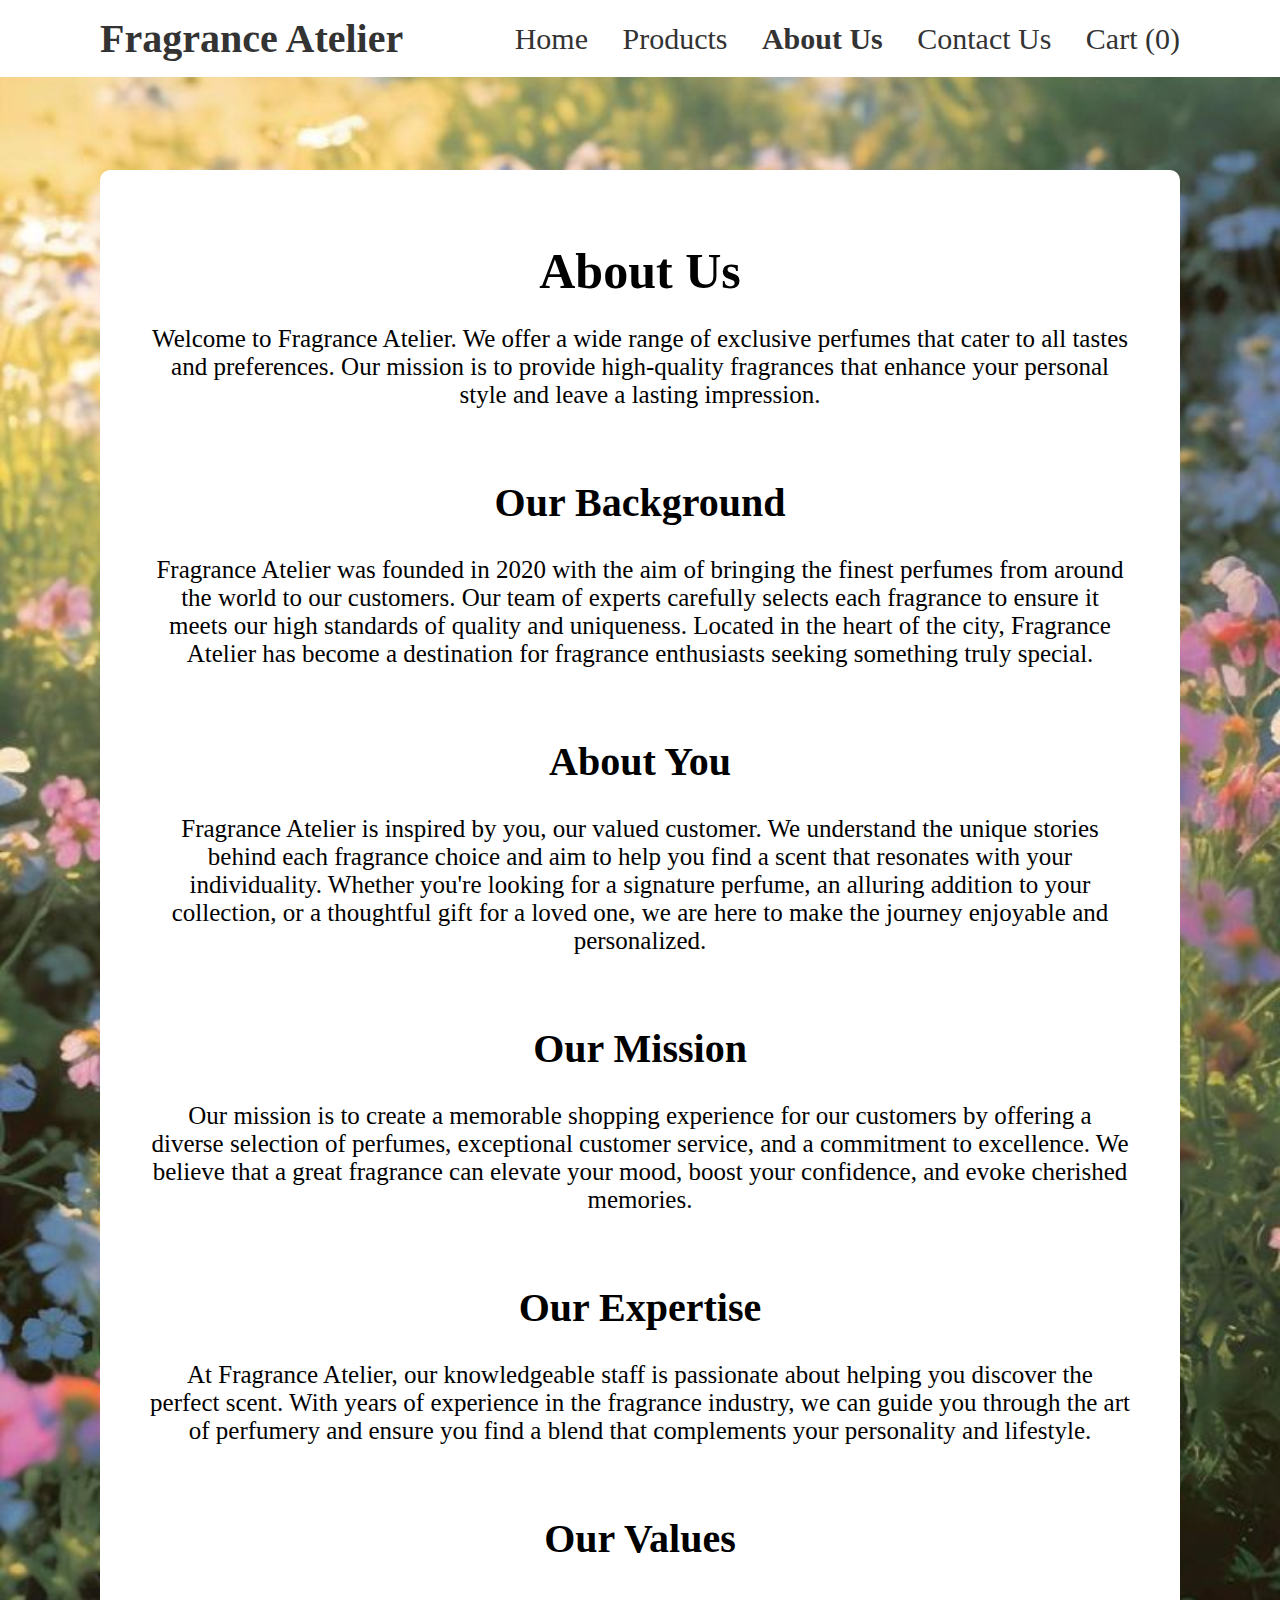
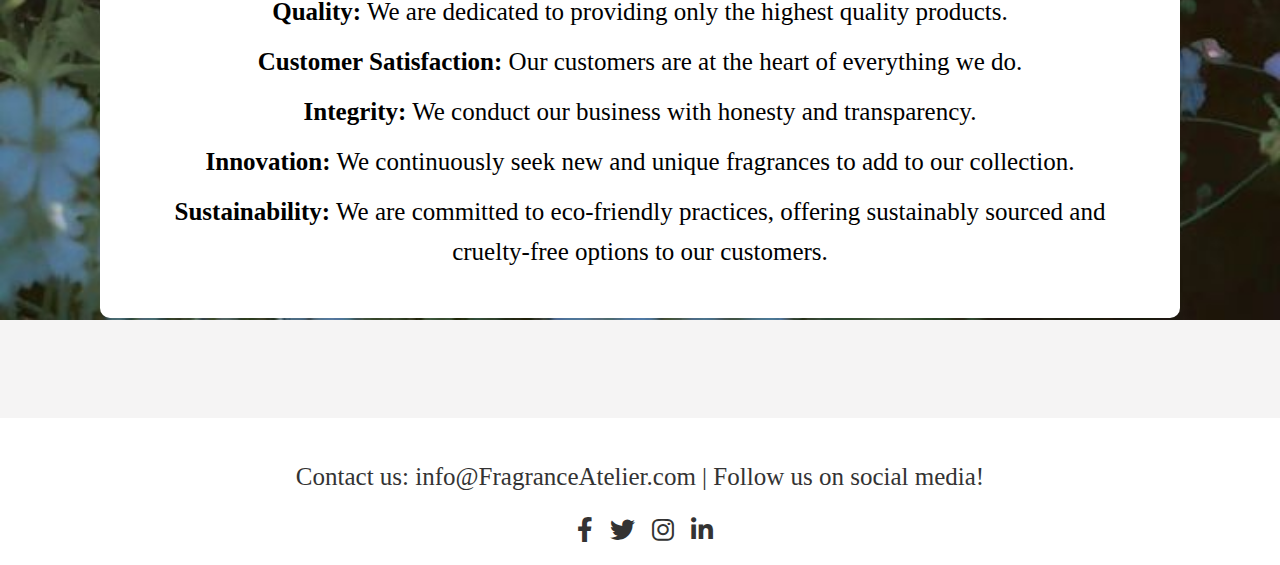
==== about.html @ e8bc6c13 "Add files via upload" ====
<!DOCTYPE html>
<html lang="en">
<head>
  <meta charset="UTF-8">
  <meta name="viewport" content="width=device-width, initial-scale=1.0">
  <title>About Us - Perfume Store</title>
  <link rel="stylesheet" href="style.css">
  <link rel="stylesheet" href="https://cdnjs.cloudflare.com/ajax/libs/font-awesome/6.0.0-beta3/css/all.min.css">
  <script src="https://code.jquery.com/jquery-3.6.4.min.js"></script>
  <script src="script.js" defer></script>
  <style>
    body {
      background-image: url('back2.jpg');
      background-size: cover;
      background-repeat: no-repeat;
      background-attachment: fixed;
    }
  </style>
  
</head>
<body>
  <header>
    <div class="header-container">
      <div class="store-name">
        <h1><a href="index.html">Fragrance Atelier</a></h1>
      </div>
      <nav class="nav-links">
        <a href="index.html">Home</a>
        <a href="product.html">Products</a>
        <a href="about.html" class="link">About Us</a>
        <a href="contact.html">Contact Us</a>
        <a href="cart.html" class="cart-link">
            Cart (<span id="cart-count">0</span>)
        </a>
      </nav>
    </div>
  </header>
  <main>
    <section id="about-us">
        <h2>About Us</h2>
        <div class="about-content">
          <p>Welcome to Fragrance Atelier. We offer a wide range of exclusive perfumes that cater to all tastes and preferences. Our mission is to provide high-quality fragrances that enhance your personal style and leave a lasting impression.</p>
          <h3>Our Background</h3>
          <p>Fragrance Atelier was founded in 2020 with the aim of bringing the finest perfumes from around the world to our customers. Our team of experts carefully selects each fragrance to ensure it meets our high standards of quality and uniqueness. Located in the heart of the city, Fragrance Atelier has become a destination for fragrance enthusiasts seeking something truly special.</p>
          <h3>About You</h3>
          <p>Fragrance Atelier is inspired by you, our valued customer. We understand the unique stories behind each fragrance choice and aim to help you find a scent that resonates with your individuality. Whether you're looking for a signature perfume, an alluring addition to your collection, or a thoughtful gift for a loved one, we are here to make the journey enjoyable and personalized.</p>
          <h3>Our Mission</h3>
          <p>Our mission is to create a memorable shopping experience for our customers by offering a diverse selection of perfumes, exceptional customer service, and a commitment to excellence. We believe that a great fragrance can elevate your mood, boost your confidence, and evoke cherished memories.</p>
          <h3>Our Expertise</h3>
          <p>At Fragrance Atelier, our knowledgeable staff is passionate about helping you discover the perfect scent. With years of experience in the fragrance industry, we can guide you through the art of perfumery and ensure you find a blend that complements your personality and lifestyle.</p>
          <h3>Our Values</h3>
          <ul>
            <li><strong>Quality:</strong> We are dedicated to providing only the highest quality products.</li>
            <li><strong>Customer Satisfaction:</strong> Our customers are at the heart of everything we do.</li>
            <li><strong>Integrity:</strong> We conduct our business with honesty and transparency.</li>
            <li><strong>Innovation:</strong> We continuously seek new and unique fragrances to add to our collection.</li>
            <li><strong>Sustainability:</strong> We are committed to eco-friendly practices, offering sustainably sourced and cruelty-free options to our customers.</li>
          </ul>
        </div>
</section>

  </main>
  <footer>
    <p>Contact us: info@FragranceAtelier.com | Follow us on social media!</p>
    <div class="social-icons">
        <a href="https://www.facebook.com" target="_blank" class="social-icon"><i class="fab fa-facebook-f"></i></a>
        <a href="https://www.twitter.com" target="_blank" class="social-icon"><i class="fab fa-twitter"></i></a>
        <a href="https://www.instagram.com" target="_blank" class="social-icon"><i class="fab fa-instagram"></i></a>
        <a href="https://www.linkedin.com" target="_blank" class="social-icon"><i class="fab fa-linkedin-in"></i></a>
    </div>
  </footer>
  <button id="scrollToTop">↑ Top</button>
</body>
</html>
---- style.css ----
body {
    font-family: Arial, sans-serif;
    margin: 0;
    padding: 0;
    background-color: #f5f4f4;
    padding-top: 70px;
}

/* Header */
.header-container {
    display: flex;
    justify-content: space-between;
    align-items: center;
    padding: 15px 100px;
    background-color: white;
    color: white;
    position: fixed;
    width: 100%;
    top: 0;
    overflow: hidden;
    box-sizing: border-box;
    z-index: 1000;
}

.store-name h1 {
    margin: 0;
    font-size: 40px;
    color: #333;
    font-family: 'Brush Script MT', cursive;

}

.store-name h1 a {
    margin: 0;
    font-size: 40px;
    color: #333;
    font-family: 'Brush Script MT', cursive;
    text-decoration: none;
}

.link {
    color: black;
    font-weight: bold;
    text-decoration: none;
    position: relative;
}

.nav-links a {
    color: #333;
    margin-left: 15px;
    text-decoration: none;
    font-size: 30px;
    font-family: 'Brush Script MT', cursive;
    padding-left: 15px;
}

.nav-links a:hover {
    text-decoration: underline;
}

/* Hero Section */
#hero {
    position: relative;
    width: 100%;
    height: 100vh;
    overflow: hidden;
}

#hero-video {
    position: absolute;
    top: 0;
    left: 0;
    width: 100%;
    height: 100%;
    object-fit: cover;
    z-index: -1;
}

.hero-content {
    position: absolute;
    top: 60%;
    left: 50%;
    transform: translate(-50%, -50%);
    text-align: center;
    color: white;
    font-family: Garamond, serif;
}

.hero-content h2 {
    font-size: 50px;
    margin-bottom: 50px;
    font-family: Garamond, serif;
}

.hero-button {
    background-color: whitesmoke;
    color: #333;
    font-family: Garamond, serif;
    font-size: larger;
    font-weight: bold;
    padding: 10px 20px;
    text-decoration: none;
    border: #333;
    transition: background-color 0.1s ease;
    padding: 15px 30px;
}

.hero-button:hover {
    background-color: #333;
    color: white;

}

/* Featured Products Section */
#featured-products {
    margin: 0px 100px;
    padding: 40px 20px;
    text-align: center;
    font-family: Garamond, serif;
}

#featured-products h2 {
    font-size: 2em;
    margin-bottom: 20px;
}

.featured-products-container {
    display: flex;
    justify-content: space-between;
    gap: 20px;
}

.featured-products-container .product-card {

    background: #fff;
    border: 1px solid #e0e0e0;
    border-radius: 10px;
    overflow: hidden;
    text-align: center;
    font-family: Garamond, serif;
    box-shadow: 0 4px 8px rgba(0, 0, 0, 0.1);
    transition: transform 0.3s ease-in-out, box-shadow 0.3s ease-in-out;
    width: 100%;
}

.featured-products-container .product-card img {
    width: 100%;
    height: 400px;
    object-fit: contain;
    border-radius: 8px;
}

.featured-products-container .product-card:hover {
    transform: translateY(-5px);
    box-shadow: 0 8px 15px rgba(0, 0, 0, 0.2);
}


.featured-products-container .product-details {
    padding: 15px;
    text-align: center;
}

.featured-products-container .product-details h3 {
    font-size: 1.2em;
    margin: 10px 0;
}

.featured-products-container .product-details p {
    font-size: 1em;
    color: #333;
}




/* Product Cards Container */
#products-container {
    display: grid;
    grid-template-columns: repeat(3, 1fr);
    /* 3 columns */
    gap: 30px;
    /* Increased spacing between cards */
    margin: 20px auto;
    max-width: 1400px;
    /* Wider container for larger cards */
}

/* Product Card Styling */
.product-card {
    background: #fff;
    border: 1px solid #e0e0e0;
    border-radius: 10px;
    overflow: hidden;
    text-align: center;
    font-family: Garamond, serif;
    box-shadow: 0 4px 8px rgba(0, 0, 0, 0.1);
    transition: transform 0.3s ease-in-out, box-shadow 0.3s ease-in-out;
    width: 100%;
}

.product-card:hover {
    transform: translateY(-5px);
    box-shadow: 0 8px 15px rgba(0, 0, 0, 0.2);
}

.product-card img {
    width: 100%;
    height: 400px;
    /* Increased height for larger images */
    object-fit: contain;
    /* Ensures the image fills the space without stretching */
    border-radius: 8px;
}

.product-card img[src="perfume2.png"] {
    margin-top: 50px;
    margin-bottom: 50px;
    height: 300px;
    /* Adjust height to make the image smaller */
}


.product-card h3 {
    margin: 15px 0 5px;
    font-size: 1.5em;
    /* Larger font */
    color: #333;
}

.product-card p {
    font-size: 1.2em;
    /* Larger price font */
    color: #777;
    margin-bottom: 10px;
}

.product-card .add-to-cart {
    background: whitesmoke;
    color: #333;
    border: none;
    border-radius: 5px;
    padding: 12px 25px;
    font-size: 1em;
    margin-bottom: 15px;
    cursor: pointer;
    transition: background 0.3s ease;
}

.product-card .add-to-cart:hover {
    background: #333;
    color: white;
}

/* Scroll to Top Button */
#scrollToTop {
    position: fixed;
    bottom: 20px;
    right: 20px;
    padding: 10px 15px;
    background-color: whitesmoke;
    color: #333;
    display: none;
    cursor: pointer;
    z-index: 1000;
}

#scrollToTop:hover {
    background-color: #333;
    color: white;
}

/* Search Bar */
#search-bar {
    margin: 20px 0;
    text-align: center;
}

#search-bar h3 {
    font-size: 40px;
    margin-bottom: 30px;
    font-family: Garamond, serif;
    color: whitesmoke;
}

#productSearch {
    width: 60%;
    padding: 20px;
    border: 1px solid #ddd;
    border-radius: 5px;
    font-size: 1em;
    font-family: Garamond, serif;
    font-size: larger;
}

/* Cart Section */
#cart {
    padding: 40px 20px;
    text-align: center;
    padding: 30px 40px;
    text-align: center;
    background-color: #fff;
    font-family: Garamond, serif;
    margin: 100px;
    border-radius: 10px
}

#cart-items {
    margin: 100px 0;
    align-items: center;
}

.cart-header h2 {
    font-size: 50px;
    margin-bottom: 20px;
    font-family: Garamond, serif;
}

.cart-item {
    display: flex;
    align-items: flex-start;
    margin-bottom: 10px;
}

#cart-total {
    font-size: 1.2em;
    font-weight: bold;
}

#clear-cart {
    background-color: white;
    color: #333;
    border: none;
    padding: 20px 30px;
    cursor: pointer;
    font-size: large;
    border: 1px solid #333;
    transition: background-color 0.3s ease;
}

#clear-cart:hover {
    background-color: #333;
    color: white;
}

#cart-items .cart-item {
    border: 1px solid #ccc;
    padding: 15px;
    margin-bottom: 10px;
    border-radius: 5px;
    display: flex;
    align-items: flex-start;
}

#cart-items {
    list-style-type: none;
    padding: 30px;
    margin: 0 200px;
    background-color: white;
}

.cart-item {
    display: flex;
    justify-content: space-between;
}

.cart-item img {
    margin-right: 20px;
}

.cart-item-details {
    display: flex;
    margin-top: 80px;
    flex-direction: column;
    font-family: Garamond, serif;
    font-size: 27px;
}

.cart-item-details .product-name,
.cart-item-details .product-description,
.cart-item-details .product-price {
    margin: 5px 0;
}

#cart-items img {
    width: 200px;
    height: auto;
    margin-left: 40px;
    border-radius: 3px;
}

#cart-items .product-details h3 {
    margin: 0;
    font-size: 1rem;
    font-weight: normal;
    color: #333;
    font-size: larger;
    font-family: Garamond, serif;
}

#cart-items .product-details span {
    font-size: 0.875rem;
    color: #666;
}

#cart-items .quantity {
    display: flex;
    align-items: center;
    padding: 10px;
    border-radius: 0%;
    background-color: #e7e7e7;
}


.remove-item {
    background-color: white;
    color: #333;
    padding: 20px 30px;
    cursor: pointer;
    transition: background-color 0.3s ease;
    font-size: 18px;
    margin-top: 80px;
    margin-right: 20px;
    border-radius: 5px;
}

.remove-item:hover {
    background-color: #333;
    color: white;

}

#cart-items .quantity-btn-minus-btn {
    margin-top: 50px;

    font-size: 0.875rem;
    background-color: white;
    border-radius: 5px;
    color: #333;
    border: 1px solid #333;
    text-decoration: none;
    cursor: pointer;
    padding: 10px 15px;
}

#cart-items .quantity-btn-plus-btn {
    font-size: 0.875rem;
    background-color: white;
    border-radius: 5px;
    color: #333;
    border: 1px solid #333;
    text-decoration: none;
    cursor: pointer;
    padding: 10px 13px;
}

#checkout {
    background-color: white;
    color: #333;
    border: none;
    padding: 20px 30px;
    cursor: pointer;
    font-size: large;
    transition: background-color 0.3s ease;
    border: 1px solid #333;
    margin-left: 10px;
    margin-bottom: 20px;
}

#checkout:hover {
    background-color: #333;
    color: white;
}

#cart-total {
    font-weight: bold;
    text-align: right;
    font-size: 30px;
    margin: 50px;
    text-align: center;
}

.custom-alert {
    position: fixed;
    bottom: 20px;
    right: 20px;
    background-color: #464545;
    color: white;
    padding: 20px 30px;
    box-shadow: 0 4px 8px rgba(0, 0, 0, 0.2);
    font-size: 18px;
    z-index: 1000;
    animation: slideIn 0.3s ease-out, fadeOut 0.5s ease-out 2.5s;
}

@keyframes slideIn {
    from {
        transform: translateY(100%);
    }

    to {
        transform: translateY(0);
    }
}

@keyframes fadeOut {
    from {
        opacity: 1;
    }

    to {
        opacity: 0;
    }
}

#about-us {
    margin: 100px 100px;
    padding: 30px 50px;
    text-align: center;
    font-family: Garamond, serif;
    background-color: #fff;
    border-radius: 10px;
}

#about-us h2 {
    font-size: 50px;
    margin-bottom: 20px;
}

#about-us p {
    font-size: 25px;
    margin-bottom: 70px;
}

#about-us h3 {
    font-size: 40px;
    margin-bottom: 30px;
}

.about-content ul {
    list-style-type: none;
    padding: 0;
}

.about-content ul li {
    font-size: 25px;
    line-height: 1.6;
    margin-bottom: 10px;
    font-family: Garamond, serif;
}

/* Contact Us Section */
#contact-us-main {
    padding: 30px 50px;
    text-align: center;
    background-color: #fff;
    font-family: Garamond, serif;
    margin: 100px 500px;
    border-radius: 10px;
}

#contact-us-main h2 {
    font-size: 50px;
    margin-bottom: 20px;
    background-color: #fff;
    font-family: Garamond, serif;
}

#contact-form {
    display: flex;
    flex-direction: column;
    align-items: center;
    max-width: 600px;
    margin: 0 auto;
    background-color: #fff;
    padding: 50px;
    border-radius: 10px;
    box-shadow: 0 4px 8px rgba(0, 0, 0, 0.1);
}

#contact-form input,
#contact-form textarea {
    width: 100%;
    padding: 15px;
    margin: 10px 0;
    border: 1px solid #ccc;
    border-radius: 5px;
    font-size: 20px;
    font-family: Garamond, serif;
}

#contact-form button {
    margin-top: 20px;
    background-color: whitesmoke;
    color: #333;
    border: 0.5px #333;
    padding: 20px 40px;
    cursor: pointer;
    font-size: large;

    transition: background-color 0.3s ease;
}

#contact-form button:hover {
    background-color: #333;
    color: white;
}

#confirmation {
    margin-top: 20px;
    font-size: 1.2em;
}

/* Footer */
footer {
    padding: 20px;
    text-align: center;
    background-color: white;
    color: #333;
}

.social-icons {
    margin-top: 10px;
    margin: 0 10px;
    color: white;
    text-decoration: none;
    font-size: 25px;
}

footer p {
    font-size: 25px;
    font-family: garamound, serif;
}

.social-icons a {
    margin-top: 10px;
    margin-left: 10px;
    color: #333;
}

/* Responsive Design */
@media (max-width: 600px) {
    body {
        padding-top: 200px;
    }

    .header-container {
        display: flex;
        height: 200px;
        align-items: center;
        padding: 15px 70px;
        background-color: white;
        color: white;
    }

    .store-name h1 {
        margin: 0 0;
        font-size: 40px;
        color: #333;
        font-family: 'Brush Script MT', cursive;
        width: 150px;
    }

    #productSearch {
        width: 70%;
    }

    .product-card {
        width: 100%;
        margin: 10px 0;
    }

    #shopping-cart {
        margin: 10px;
    }

    #featured-products {
        display: flex;
        flex-direction: column;
        align-items: center;
    }

    .nav-links a {
        display: flex;

        align-items: center;
        width: 200px;
        margin-left: 50px;
    }

    .featured-products-container {
        flex-direction: column;
        width: 100%;
    }

    .featured-products-container .product-card {
        width: 100%;
        margin-bottom: 20px;
    }

    #products-container {
        display: grid;
        grid-template-columns: repeat(2, 1fr);
        /* 3 columns */
        gap: 30px;
        /* Increased spacing between cards */
        margin: 20px 20px;
        max-width: 1400px;
        /* Wider container for larger cards */
    }

    #about-us {
        margin: 100px 50px;
        padding: 30px 50px;
        text-align: center;
        font-family: Garamond, serif;
        background-color: #fff;
        border-radius: 10px;
    }

    #contact-us-main {
        padding: 30px 30px;
        text-align: center;
        background-color: #fff;
        font-family: Garamond, serif;
        margin: 100px 40px;
        border-radius: 10px;
    }

    #cart {
        padding: 40px 20px;
        text-align: center;
        padding: 30px 0;
        text-align: center;
        background-color: #fff;
        font-family: Garamond, serif;
        margin: 100px 30px;
        border-radius: 10px
    }

    .cart-item-details .product-name,
    .cart-item-details .product-description,
    .cart-item-details .product-price {
        display: none;
    }

    #cart-items img {

        margin: 0;
    }

    #cart-items {
        list-style-type: none;
        padding: 30px;
        margin: 0 40px;
        background-color: white;
    }

    .remove-item {
        display: none;
    }

    #cart-items .quantity-btn-minus-btn {
        margin-right: 20px;
    }

    #cart-items .quantity-btn-plus-btn {
        margin-right: 20px;
    }

    #cart-items .quantity {
        margin-right: 20px;
    }

    #cart-items .cart-item {
        padding-right: 20px;

    }

}
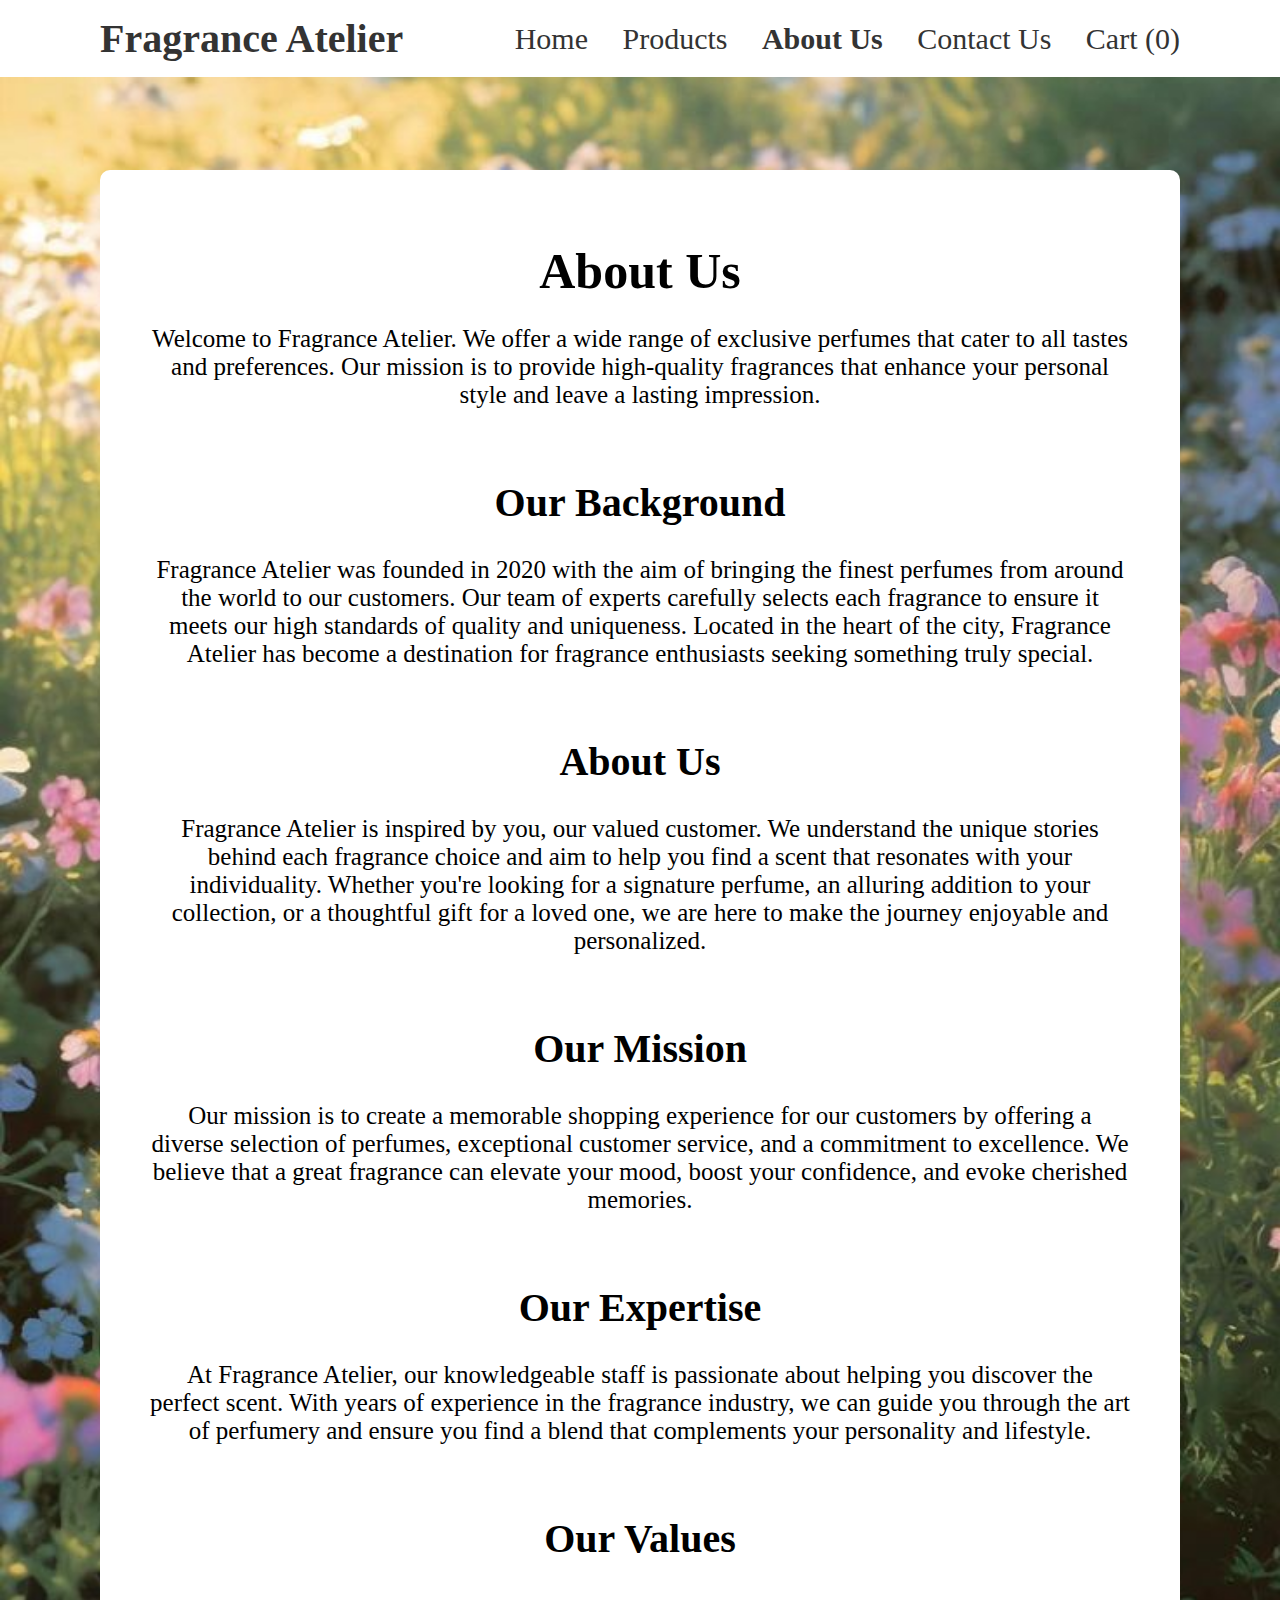
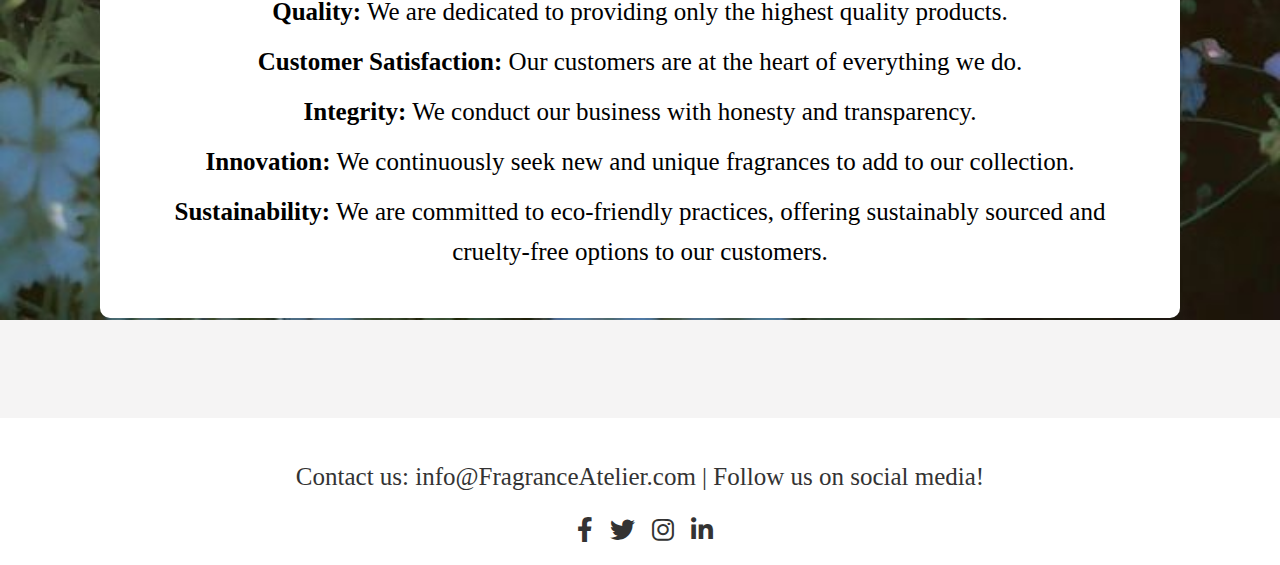
==== commit 38aaa526: "Update about.html" ====
--- a/about.html
+++ b/about.html
@@ -42,7 +42,7 @@
           <p>Welcome to Fragrance Atelier. We offer a wide range of exclusive perfumes that cater to all tastes and preferences. Our mission is to provide high-quality fragrances that enhance your personal style and leave a lasting impression.</p>
           <h3>Our Background</h3>
           <p>Fragrance Atelier was founded in 2020 with the aim of bringing the finest perfumes from around the world to our customers. Our team of experts carefully selects each fragrance to ensure it meets our high standards of quality and uniqueness. Located in the heart of the city, Fragrance Atelier has become a destination for fragrance enthusiasts seeking something truly special.</p>
-          <h3>About You</h3>
+          <h3>About Us</h3>
           <p>Fragrance Atelier is inspired by you, our valued customer. We understand the unique stories behind each fragrance choice and aim to help you find a scent that resonates with your individuality. Whether you're looking for a signature perfume, an alluring addition to your collection, or a thoughtful gift for a loved one, we are here to make the journey enjoyable and personalized.</p>
           <h3>Our Mission</h3>
           <p>Our mission is to create a memorable shopping experience for our customers by offering a diverse selection of perfumes, exceptional customer service, and a commitment to excellence. We believe that a great fragrance can elevate your mood, boost your confidence, and evoke cherished memories.</p>
@@ -71,4 +71,4 @@
   </footer>
   <button id="scrollToTop">↑ Top</button>
 </body>
-</html>+</html>
